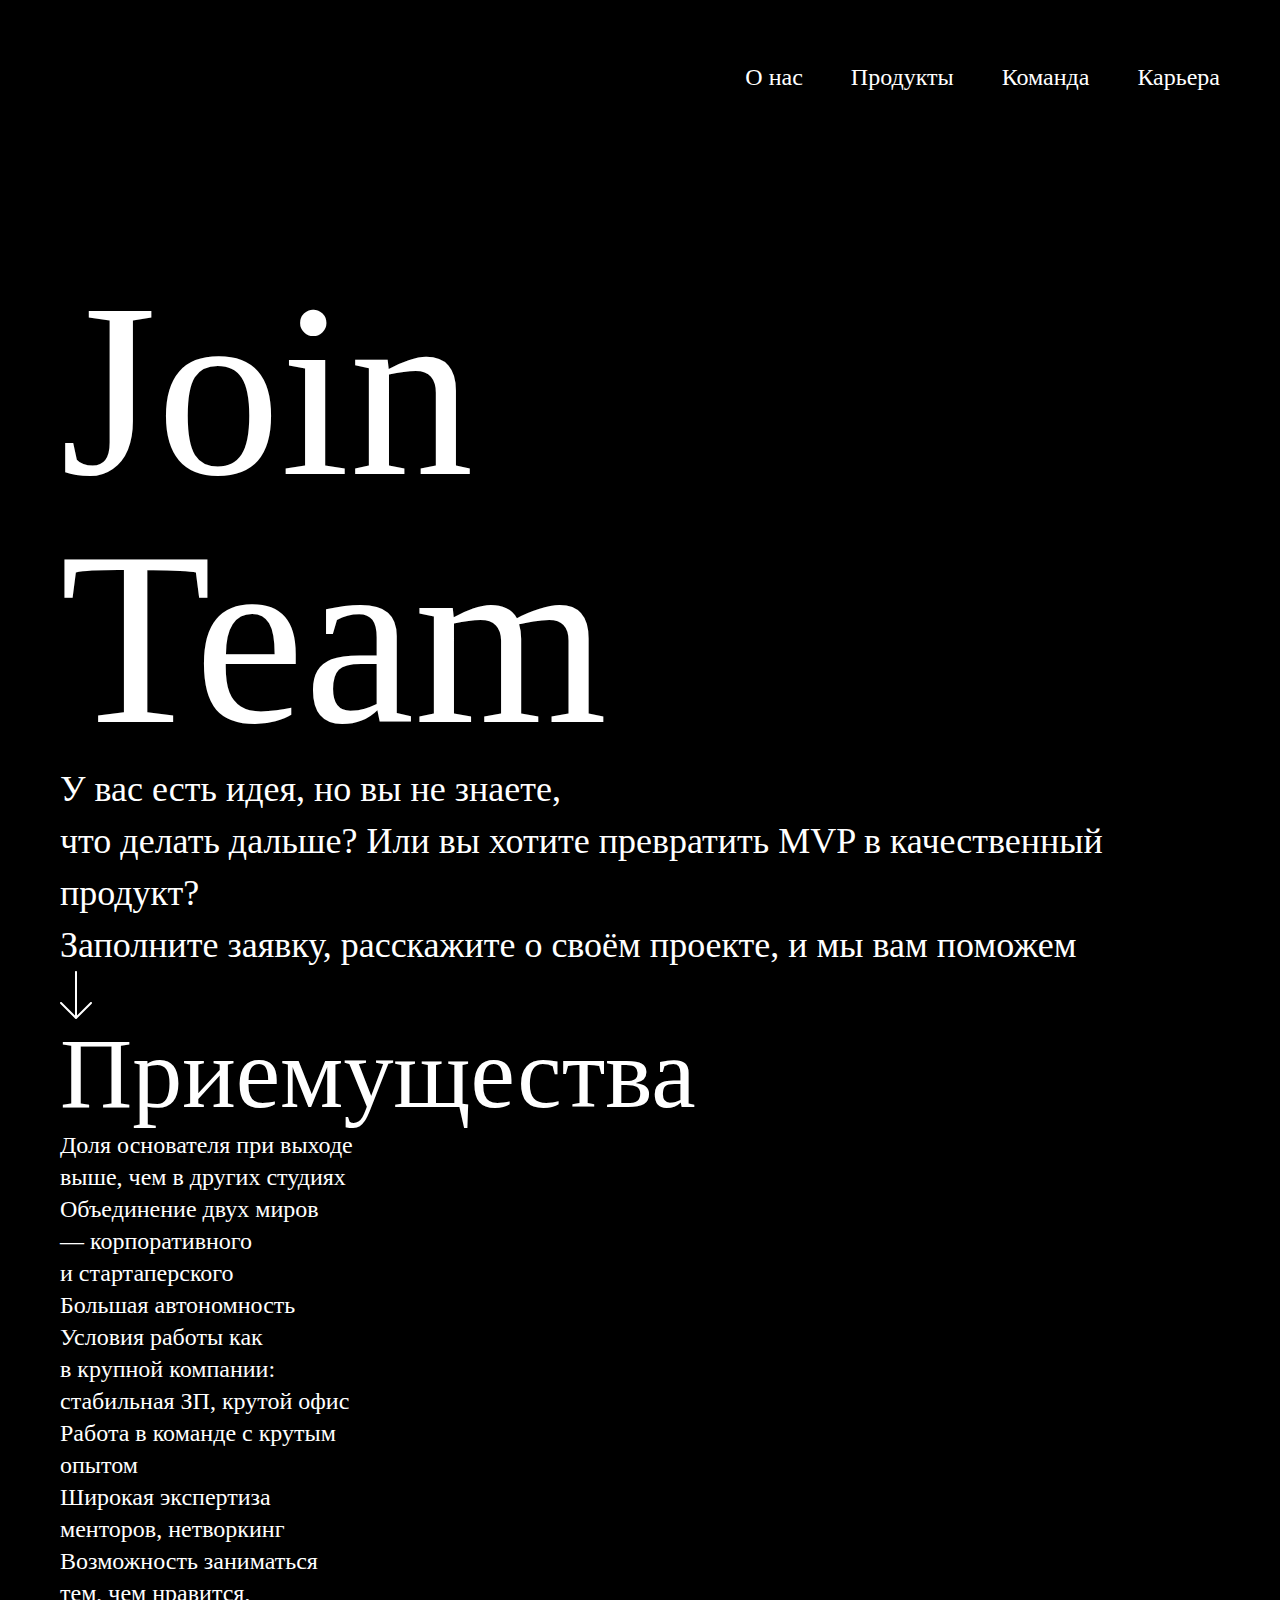
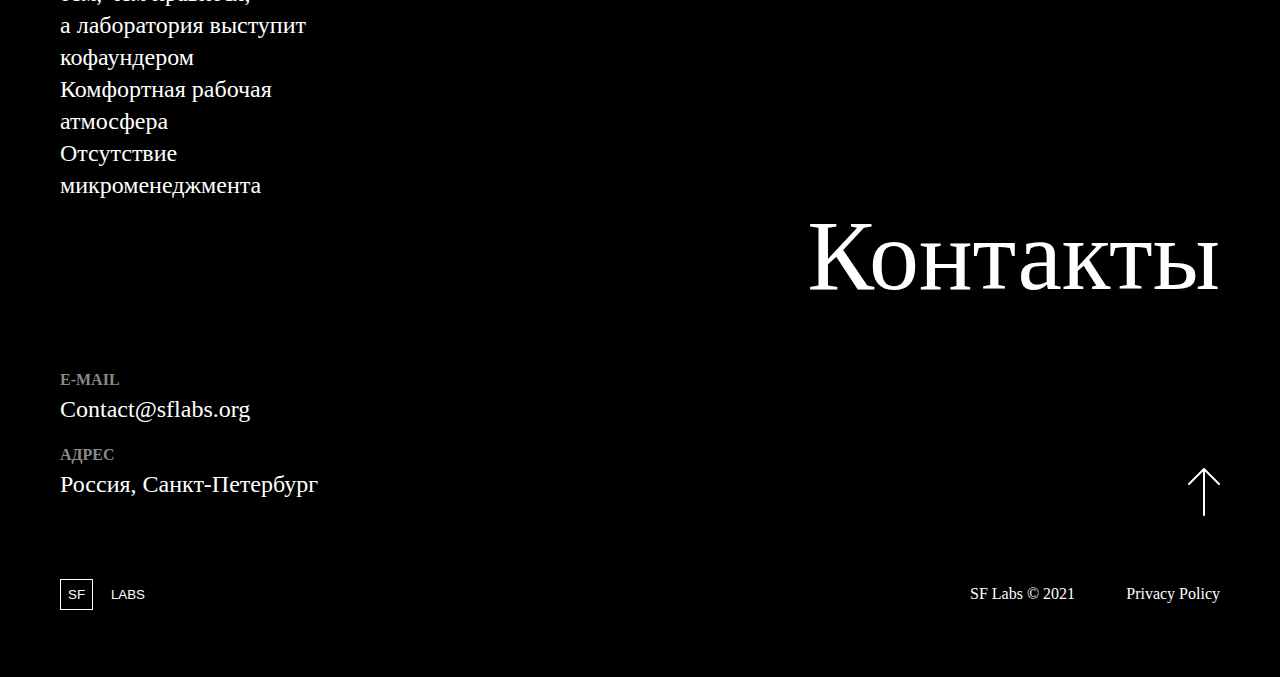
==== form.html @ 53d32202 "Add files via upload" ====
<html lang="ru">
<head>
    <meta charset="utf-8"/>
    <title>Form</title>
    <meta name="viewport" , content="width=device-width, initial-scale=1, maximum-scale=1, user-scalable=no" />
    <link rel="stylesheet" , href="./assets/styles/main.css" />
    <link rel="stylesheet" , href="./assets/styles/colors.css" />
    <link rel="stylesheet" , href="./assets/styles/container.css" />
    <link rel="stylesheet" , href="./assets/styles/fonts.css" />
    <link rel="stylesheet" , href="./assets/styles/header.css" />
    <link rel="stylesheet" , href="./assets/styles/contacts.css" />
    <link rel="stylesheet" , href="./assets/styles/footer.css" />
    <link rel="stylesheet" , href="assets/styles/typography.css" />
    <link rel="stylesheet" , href="assets/styles/form.css" />
</head>
<body>
    <header>
        <a href="top"></a>
        <div class="container -header">
            <nav class="header__nav">
                <a href="./index.html" class="header__link">О нас</a>
                <a href="./index.html#portfolio" class="header__link">Продукты</a>
                <a href="./index.html#team" class="header__link">Команда</a>
                <a href="./join.html" class="header__link">Карьера</a>
            </nav>
            <div class="header__nav-mobile">
                <button onclick="HeaderMenu()" id="menu-btn" class="btn header__menu-btn">
                    <div class="header__menu-btn__top-stick"></div>
                    <div class="header__menu-btn__bottom-stick"></div>
                </button>
                <div id="menu" class="header__menu -hidden">
                    <div class="header__menu-nav">
                        <a href="./index.html" class="header__link">О нас</a>
                        <a href="./index.html#portfolio" class="header__link">Продукты</a>
                        <a href="./index.html#team" class="header__link">Команда</a>
                        <a href="./join.html" class="header__link">Карьера</a>
                    </div>
                    <div class="header__contacts">
                        <p class="header__contact text">E-mail</p>
                        <p class="text">Contact@sflabs.org</p>
                        <p class="header__contact -margin-top text">Адрес</p>
                        <p class="text">Россия, Санкт-Петербург</p>
                    </div>
                </div>
            </div>
        </div>
    </header>
    <section class="preview">
        <div class="container">
            <h2 class="title main-title">
                Join <br>
                Team</h2>
            <div class="preview__info">
                <p class="text preview__text -margin">
                    У вас есть идея, но вы не знаете, <br>
                    что делать дальше?  Или вы хотите
                    превратить MVP в качественный продукт?
                </p>
                <p class="text preview__text">
                    Заполните заявку, расскажите о своём
                    проекте, и мы вам поможем
                </p>
                <div class="arrow preview__arrow"></div>
            </div>
        </div>
    </section>
    <section class="advantages">
        <div class="container">
            <h2 class="title advantages-title">Приемущества</h2>
            <div class="advantages__list">
                <div class="first-column">
                    <p class="text column-text">
                        Доля основателя при выходе <br>
                        выше, чем в других студиях
                    </p>
                    <p class="text column-text">
                        Объединение двух миров <br>
                        — корпоративного <br>
                        и стартаперского
                    </p>
                    <p class="text column-text -noMargin">
                        Большая автономность
                    </p>
                </div>
                <div class="second-column">
                    <p class="text column-text">
                        Условия работы как <br>
                        в крупной компании: <br>
                        стабильная ЗП, крутой офис
                    </p>
                    <p class="text column-text">
                        Работа в команде с крутым <br>
                        опытом
                    </p>
                    <p class="text column-text -noMargin">
                        Широкая экспертиза <br>
                        менторов, нетворкинг
                    </p>
                </div>
                <div class="third-column">
                    <p class="text column-text">
                        Возможность заниматься <br>
                        тем, чем нравится, <br>
                        а лаборатория выступит <br>
                        кофаундером
                    </p>
                    <p class="text column-text">
                        Комфортная рабочая <br>
                        атмосфера
                    </p>
                    <p class="text column-text -noMargin">
                        Отсутствие <br>
                        микроменеджмента
                    </p>
                </div>
            </div>
        </div>
    </section>
    <section class="contacts">
        <div class="container">
            <h2 class="title contacts-title">Контакты</h2>
            <div class="contacts__info">
                <p class="text contacts__subtitle">E-mail</p>
                <p class="text contacts__data">Contact@sflabs.org</p>
                <p class="text contacts__subtitle">Адрес</p>
                <div class="text contacts__data">
                    Россия, Санкт-Петербург
                    <a href="#top" class="arrow contact-arrow"></a>
                </div>
            </div>
        </div>
    </section>
    <footer class="footer">
        <div class="container -footer">
            <button class="btn logo">
                <div class="logo__sf">SF</div>
                LABS
            </button>
            <div class="footer__copyright">
                <p class="text copyright">SF Labs © 2021</p>
                <a class="text copyright-links" href="#">Privacy Policy</a>
            </div>
        </div>
    </footer>
    <script type="text/javascript" src="./assets/scripts/main.js"></script>
</body>
</html>
---- assets/styles/main.css ----
body, html, h1, h2, h3, h4, h5, h6, p, div, img, span, a, button {
    margin: 0;
    padding: 0;
}

html {
    scroll-behavior: smooth;
}

* {
    box-sizing: border-box;
}

body {
    background-color: var(--black);
    color: var(--white);
}

ul {
    list-style-position: inside;
}

a {
    color: var(--white);
    text-decoration: none;
}

.btn {
    border: none;
    background: none;
    color: var(--white);
    cursor: pointer;
}

.arrow {
    background: url("../images/arrow.svg") no-repeat;
    height: 48px;
    width: 32px;
    transition: 1s;
}

.arrow:hover {
    opacity: 0.5;
    transition: 1s;
}

@media screen and (max-width: 950px) {
    .arrow {
        background-size: 15px;
        width: 15px;
        height: 22.5px;
    }
}
---- assets/styles/colors.css ----
:root {
    --black: black;
    --white: white;
    --gray: #8A8A8A;
    --pink: #C626E0;
    --gradient: linear-gradient(90deg, #FF0642 5.17%, #C626E0 92.24%);
}
---- assets/styles/container.css ----
.container {
    margin: 0 auto;
    width: 1160px;
}

.container.-header {
    margin: 64px auto 175px auto;
}

.container.-footer {
    display: flex;
    justify-content: space-between;
    align-items: center;
}

.container.-headlines {
    margin-bottom: 264px;
}

@media screen and (max-width: 1226px) {
    .container {
        width: calc(100% - 48px);
    }
}

@media screen and (max-width: 950px) {
    .container.-footer {
        flex-direction: column;
        align-items: flex-start;
    }

    .container.-headlines {
        margin-bottom: 120px;
    }

    .container.-header {
        width: calc(100% - 48px);
        margin: 40px auto 105px auto;
    }
}
---- assets/styles/fonts.css ----
@font-face {
	font-family: "Poppins";
	src: url("../fonts/Poppins-Medium.ttf");
}

@font-face {
	font-family: "Poppins-text";
	src: url("../fonts/Poppins-ExtraLight.ttf");
}

@font-face {
	font-family: "Montserrat";
	src: url("../fonts/Montserrat-Medium.ttf");
}
---- assets/styles/header.css ----
.header__nav {
    display: flex;
    justify-content: flex-end;
}

.header__nav-mobile {
    display: none;
}

.header__menu.-hidden {
    display: none;
}

.header__menu-btn {
    display: none;
}

.header__link {
    border-bottom: 1.5px solid transparent;
    transition: 0.5s;
    margin: 0 0 0 48px;
}

.header__link.-active {
    color: var(--gray);
}

.header__link:hover {
    transition: 1s;
    border-bottom: 1px solid var(--white);
}

@media screen and (max-width: 950px) {
    .header__nav {
        display: none;
    }

    .header__nav-mobile {
        display: flex;
        justify-content: space-between;
        align-items: center;
        position: relative;
    }

    .header__menu {
        position: absolute;
        top: 36px;
        height: calc(100vh - 74px);
        width: calc(100vw - 24px);
        background: var(--black);
        display: flex;
        flex-direction: column;
        justify-content: space-between;
        padding: 0 0 36px 0;
        z-index: 10;
    }

    .header__menu-btn {
        width: 24px;
        height: 8px;
        display: block;
        position: relative;
    }

    .header__menu-btn__top-stick {
        content: "";
        width: 24px;
        height: 2px;
        background-color: var(--white);
        position: absolute;
        top: 0px;
        left: 0px;
        transition: 1s;
    }

    .header__menu-btn__bottom-stick {
        content: "";
        width: 14px;
        height: 2px;
        background-color: var(--white);
        position: absolute;
        bottom: 0px;
        left: 0px;
        transition: 1s;
    }

    .header__menu-btn.-active {
        margin: 0 0 0 auto;
    }

    .header__menu-btn.-active > .header__menu-btn__top-stick {
        content: "";
        transform: rotate(45deg);
        width: 24px;
        right: 0px;
        top: 50%;
        transition: 1s;
    }

    .header__menu-btn.-active > .header__menu-btn__bottom-stick {
        content: "";
        transform: rotate(-45deg);
        width: 24px;
        top: 50%;
        transition: 1s;
    }

    .header__menu-nav {
        width: 200px;
        margin: 100px 0 0 0;
        display: flex;
        flex-direction: column;
        align-items: flex-start;
        justify-content: space-between;
    }

    .header__link {
        margin: 0 0 40px 0;
    }

    .header__contacts {
        width: 200px;
    }

    .header__contact {
        color: var(--gray);
    }

    .header__contact.-margin-top {
        margin: 16px 0 0 0;
    }
}

@media screen and (max-height: 615px) {
    .header__menu-nav {
        margin: 40px 0 0 0;
    }
}
---- assets/styles/contacts.css ----
.contacts {
    margin-bottom: 77px;
}

.contacts-title {
    text-align: right;
    margin-bottom: 60px;
}

.contacts__subtitle {
    color: var(--gray);
    margin-bottom: 4px;
}

.contacts__data {
    margin-bottom: 21px;
    position: relative;
}

.contact-arrow {
    position: absolute;
    right: 0px;
    top: 0px;
    transform: rotate(180deg);
}

@media screen and (max-width: 950px) {
    .contact-arrow {
        display: none;
    }

    .contacts {
        margin-bottom: 40px;
    }
}
---- assets/styles/footer.css ----
.footer {
    margin-bottom: 66px;
}

.logo {
    width: 85px;
    height: 34px;
    display: flex;
    align-items: center;
    justify-content: space-between;
}

.logo__sf {
    border: 1.5px solid var(--white);
    padding: 7px;
}

.footer__copyright {
    display: flex;
    width: 250px;
    justify-content: space-between;
}

@media screen and (max-width: 950px) {
    .footer {
        margin-bottom: 40px;
    }

    .footer__copyright {
        margin-top: 40px;
        width: 100%;        
    }

    .footer__copyright, .copyright-links {
        color: var(--gray);
    }
}
---- assets/styles/typography.css ----
.header__link {
    font-family: "Manrope";
    font-size: 24px;
    font-weight: 500;
}

.header__contacts {
    font-size: 16px;
    font-weight: 300;
    line-height: 20px;
}

.header__contact {
    font-size: 12px;
    font-weight: 500;
    line-height: 12px;
}

.title {
    font-family: "Manrope";
}

.text {
    font-family: "Manrope-text";
}

.main-title {
    font-size: 248px;
    font-style: normal;
    font-weight: 400;
    line-height: 248px;
}

.hero__mission::before {
    font-family: "Manrope";
    position: absolute;
    font-size: 20px;
    font-style: normal;
    font-weight: 500;
    line-height: 20px;
    letter-spacing: 0em;
}

.mission {
    font-size: 40px;
    line-height: 52px;
}

.preview__text {
    font-size: 36px;
    line-height: 52px;
}

.zinger {
    font-size: 36px;
    line-height: 44px;
}

.portfolio-title, .team-title, .contacts-title {
    font-size: 100px;
    font-weight: 400;
    line-height: 110px;
}

.masks-title, .cat-title {
    font-family: "Montserrat";
    font-size: 40px;
    font-style: normal;
    font-weight: 700;
    letter-spacing: 0px;
    text-align: left;
}

.team-subtitle::before, .experts-subtitle::before {
    font-size: 20px;
    line-height: 20px;
    font-weight: 500;
    font-style: normal;
}

.team-subtitle, .experts-subtitle {
    font-size: 48px;
    line-height: 56px;
    font-weight: 400;
}

.team-btn {
    font-family: 'Manrope';
    font-size: 24px;
    line-height: 32px;
    font-weight: 600;
}

.masks, .cat, .vk, .experts, .team__people-link, .contacts__data, .office, .column-text {
    font-size: 24px;
    font-weight: 300;
    line-height: 32px;
}

.team__people-link {
    font-weight: bold;
}

.contacts__subtitle {
    text-transform: uppercase;
    font-weight: bolder;
}

.headline-subtitle {
    font-family: 'Manrope-text';
    font-size: 36px;
    font-weight: 400;
    line-height: 36px;
}

.headline-span {
    color: var(--gray);
    font-size: 20px;
    font-weight: bold;
}

.list__link {
    font-family: "Manrope";
    font-size: 28px;
    font-weight: 300;
    line-height: 28px;
}

.tag {
    font-family: 'Manrope';
    font-size: 20px;
    font-weight: 300;
    line-height: 20px;
}

.headOfDesign-title {
    font-size: 80px;
    font-style: normal;
    font-weight: 400;
    line-height: 80px;
}

.join-btn {
    font-family: 'Manrope';
    font-size: 24px;
    font-weight: 500;
    line-height: 32px;
}

.preface {
    font-size: 20px;
    font-weight: 300;
    line-height: 32px;
}

.paragraphs-title {
    font-size: 36px;
    font-weight: 300;
    line-height: 36px;
}

.paragraphs-text {
    font-size: 20px;
    font-weight: 300;
    line-height: 20px;
}

.advantages-title {
    font-size: 100px;
    font-style: normal;
    font-weight: 400;
    line-height: 110px;
}

@media screen and (max-width: 950px) {

    .main-title {
        font-size: 88px;
        font-weight: 400;
        line-height: 90px;
    }

    .hero__mission::before {
        font-size: 12px;
        line-height: 12px;
    }

    .mission {
        font-size: 24px;
        line-height: 32px;
    }

    .zinger {
        font-size: 20px;
        line-height: 28px;
    }

    .experts-subtitle, .team-subtitle, .headline-subtitle {
        font-size: 20px;
        line-height: 20px;
    }

    .vk, .masks, .cat, .experts, .team__people-link, .contacts__data, .office, .join-btn {
        font-size: 16px;
        line-height: 20px;
    }

    .portfolio-title, .team-title, .contacts-title {
        font-size: 44px;
        line-height: 52px;
    }

    .masks-title, .cat-title {
        font-size: 24px;
        line-height: 32px;
    }

    .team-subtitle::before, .experts-subtitle::before, .headline-span {
        font-size: 12px;
        font-weight: 500;
        line-height: 14px;
    }

    .footer__copyright, .contacts__subtitle {
        font-size: 12px;
        font-style: normal;
        font-weight: 500;
        line-height: 16px;
    }

    .contacts__subtitle {
        font-size: 12px;
        line-height: 12px;
    }
    
    .list__link {
        font-size: 20px;
        line-height: 30px;
    }
    
    .tag {
        font-weight: 300;
        font-size: 12px;
        line-height: 16px;
    }

    .headOfDesign-title, .header__link {
        font-size: 40px;
        line-height: 40px;
    }

    .paragraphs-title {
        font-size: 24px;
        font-weight: 400;
        line-height: 24px;
    }

    .paragraphs-text {
        font-size: 16px;
        font-weight: 300;
        line-height: 22px;
    }

    .preview__text {
        font-size: 22px;
        line-height: 32px;
    }
}

@media screen and (max-width: 500px) {
    .team-title {
        font-size: 32px;
        line-height: 40px;
    }
}
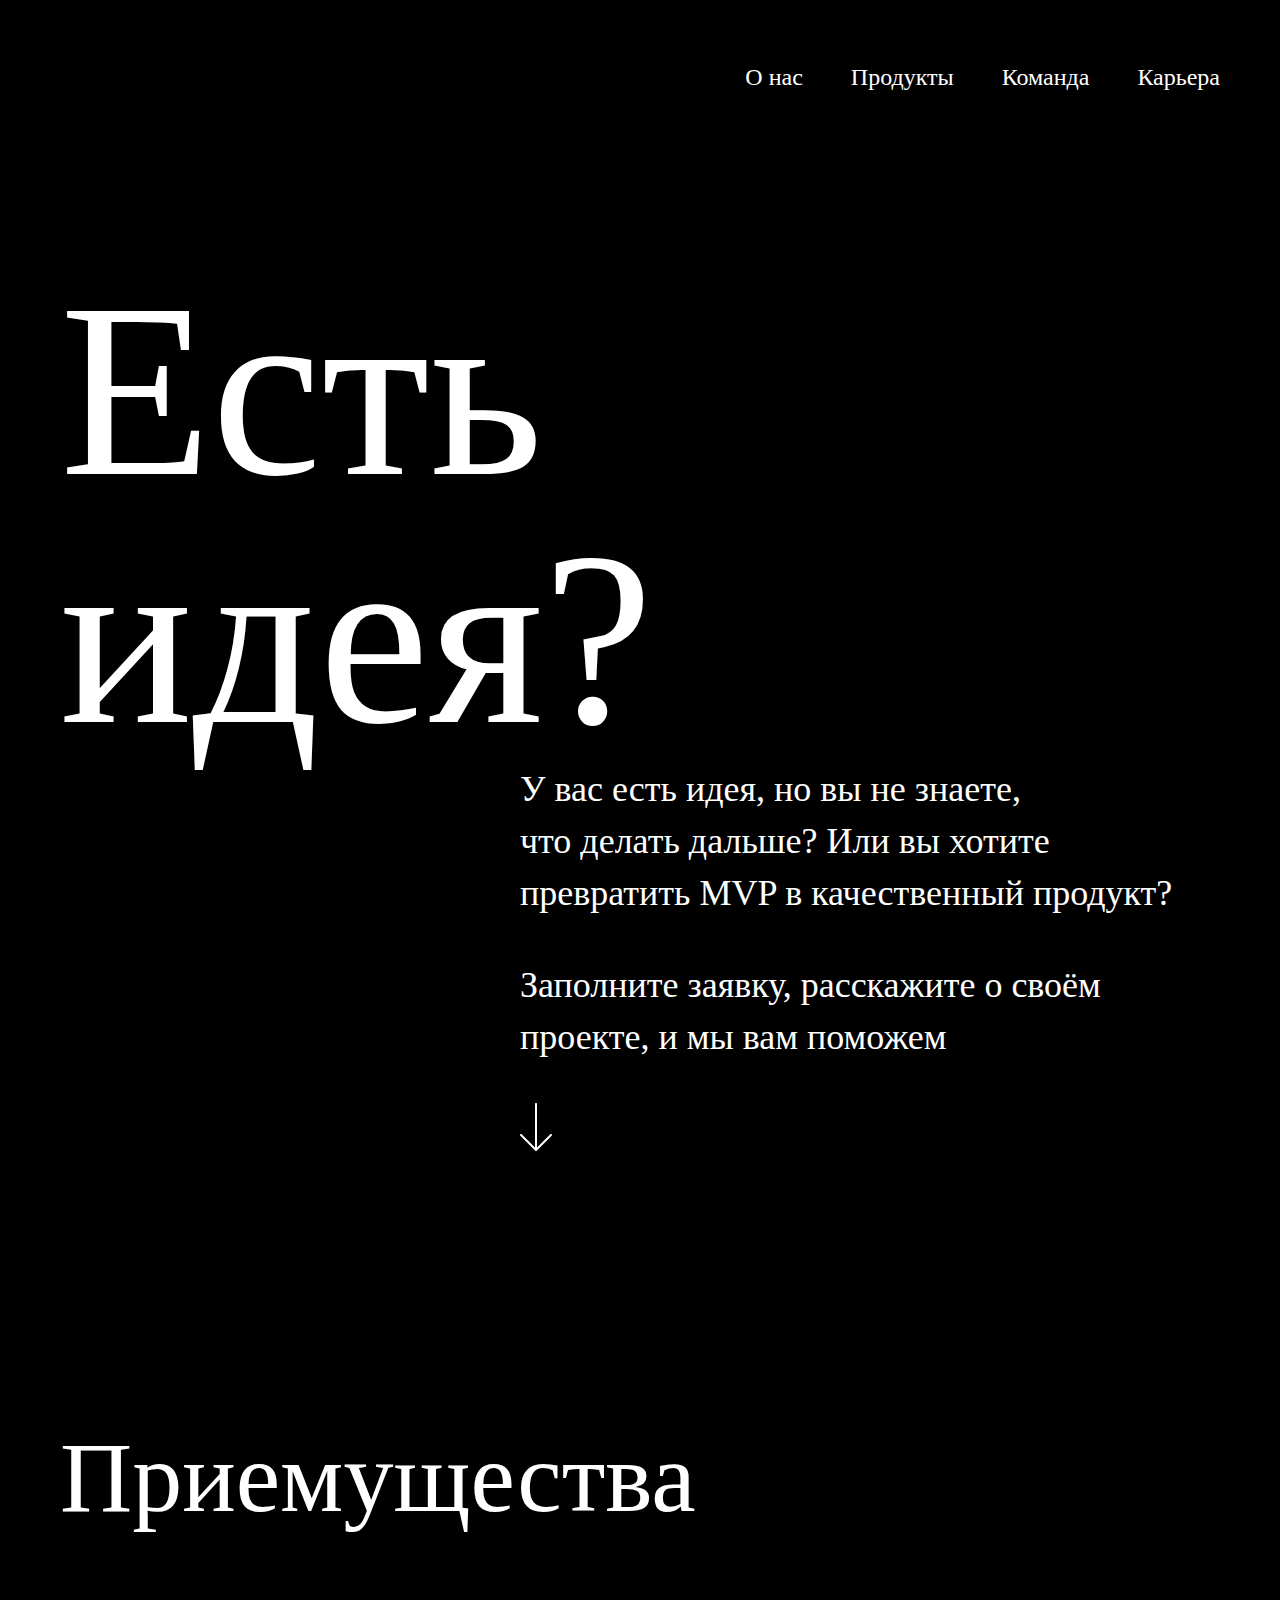
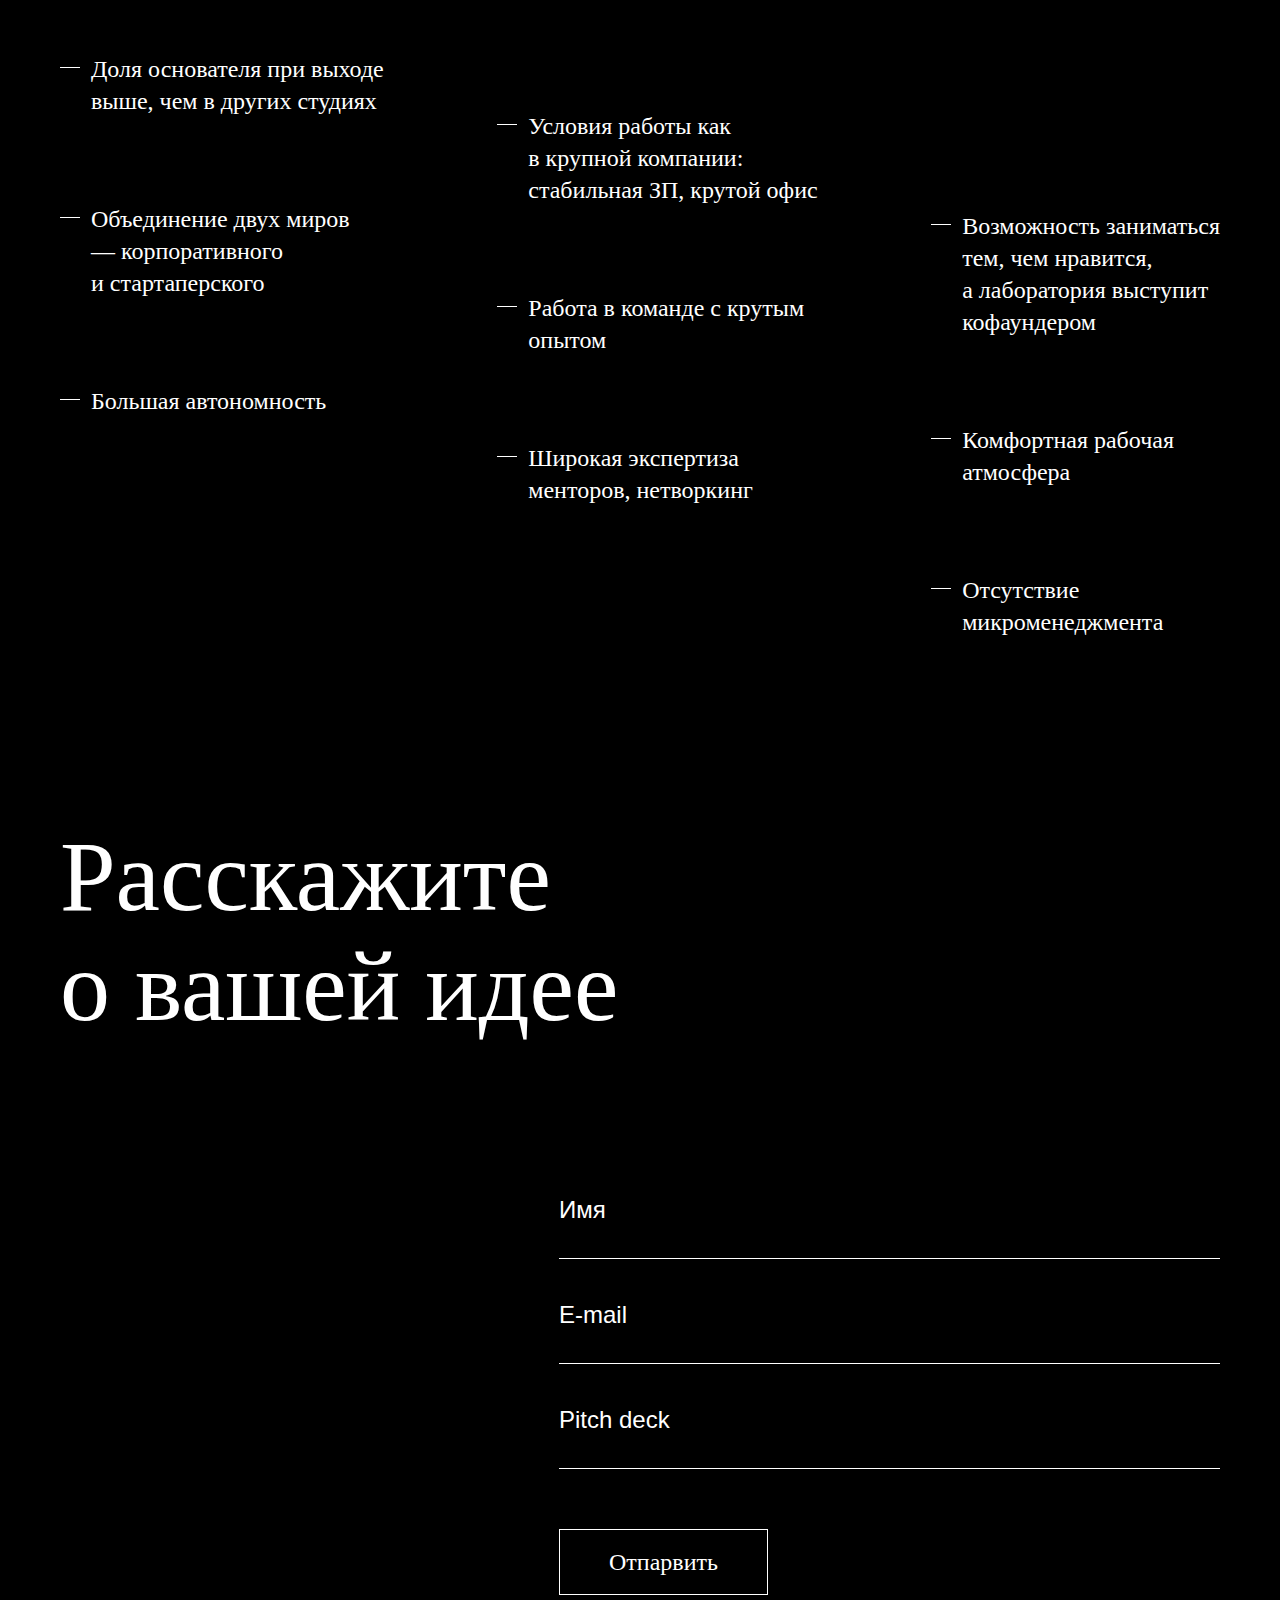
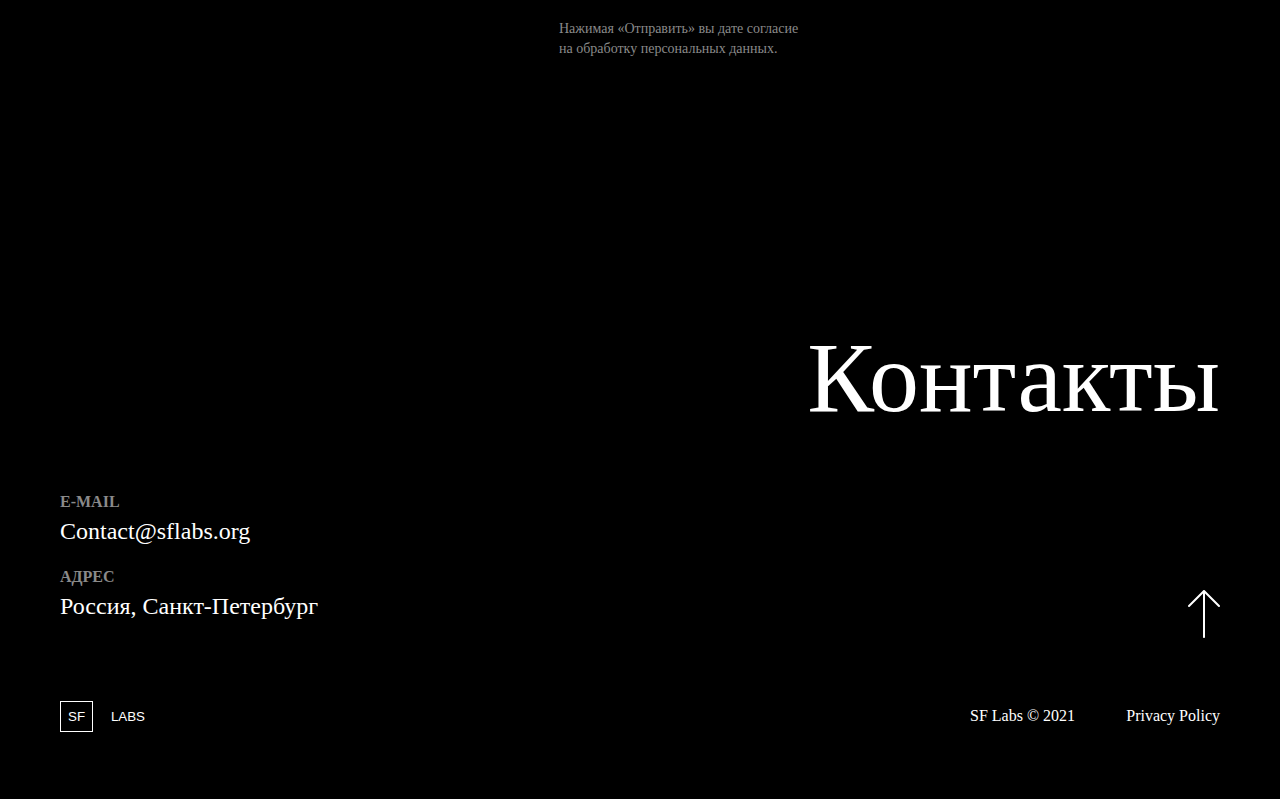
==== commit d55eb51a: "Add files via upload" ====
--- a/form.html
+++ b/form.html
@@ -48,8 +48,9 @@
     <section class="preview">
         <div class="container">
             <h2 class="title main-title">
-                Join <br>
-                Team</h2>
+                Есть <br>
+                идея?
+            </h2>
             <div class="preview__info">
                 <p class="text preview__text -margin">
                     У вас есть идея, но вы не знаете, <br>
@@ -116,6 +117,24 @@
             </div>
         </div>
     </section>
+    <section class="idea">
+        <div class="container">
+            <h2 class="title idea-title">
+                Расскажите <br>
+                о вашей идее
+            </h2>
+            <form class="idea__form">
+                <input class="idea__input" type="text" placeholder="Имя"></input>
+                <input class="idea__input" type="email" placeholder="E-mail"></input>
+                <input class="idea__input -margin" type="text" placeholder="Pitch deck"></input>
+                <button class="btn idea__submit" type="button">Отпарвить</button>
+                <p class="text idea-text">
+                    Нажимая «Отправить» вы дате согласие <br>
+                    на обработку персональных данных.
+                </p>
+            </form>
+        </div>
+    </section>
     <section class="contacts">
         <div class="container">
             <h2 class="title contacts-title">Контакты</h2>
@@ -143,5 +162,6 @@
         </div>
     </footer>
     <script type="text/javascript" src="./assets/scripts/main.js"></script>
+    <script type="text/javascript" src="./assets/scripts/form.js"></script>
 </body>
 </html>--- a/assets/styles/header.css
+++ b/assets/styles/header.css
@@ -46,7 +46,7 @@
         position: absolute;
         top: 36px;
         height: calc(100vh - 74px);
-        width: calc(100vw - 24px);
+        width: calc(100vw - 48px);
         background: var(--black);
         display: flex;
         flex-direction: column;
--- a/assets/styles/typography.css
+++ b/assets/styles/typography.css
@@ -56,7 +56,7 @@
     line-height: 44px;
 }
 
-.portfolio-title, .team-title, .contacts-title {
+.portfolio-title, .team-title, .contacts-title, .idea-title {
     font-size: 100px;
     font-weight: 400;
     line-height: 110px;
@@ -140,8 +140,8 @@
     line-height: 80px;
 }
 
-.join-btn {
-    font-family: 'Manrope';
+.join-btn, .idea__submit {
+    font-family: "Manrope";
     font-size: 24px;
     font-weight: 500;
     line-height: 32px;
@@ -170,6 +170,18 @@
     font-style: normal;
     font-weight: 400;
     line-height: 110px;
+}
+
+.idea__input {
+    font-size: 24px;
+    font-weight: 400;
+    line-height: 32px;
+}
+
+.idea-text {
+    font-size: 14px;
+    font-weight: 300;
+    line-height: 20px;
 }
 
 @media screen and (max-width: 950px) {
@@ -200,12 +212,12 @@
         line-height: 20px;
     }
 
-    .vk, .masks, .cat, .experts, .team__people-link, .contacts__data, .office, .join-btn {
+    .vk, .masks, .cat, .experts, .team__people-link, .contacts__data, .office, .join-btn, .idea__submit {
         font-size: 16px;
         line-height: 20px;
     }
 
-    .portfolio-title, .team-title, .contacts-title {
+    .portfolio-title, .team-title, .contacts-title, .idea-title {
         font-size: 44px;
         line-height: 52px;
     }
@@ -228,7 +240,7 @@
         line-height: 16px;
     }
 
-    .contacts__subtitle {
+    .contacts__subtitle, .idea-text {
         font-size: 12px;
         line-height: 12px;
     }
@@ -265,6 +277,12 @@
         font-size: 22px;
         line-height: 32px;
     }
+
+    .idea__input {
+        font-size: 20px;
+        font-weight: 300;
+        line-height: 32px;
+    }
 }
 
 @media screen and (max-width: 500px) {
--- a/assets/styles/form.css
+++ b/assets/styles/form.css
@@ -0,0 +1,123 @@
+.preview__info {
+    max-width: 700px;
+    margin: 0 0 272px auto;
+}
+
+.preview__text {
+    display: inline-block;
+    margin-bottom: 40px;
+}
+
+.advantages__list {
+    display: flex;
+    justify-content: space-between;
+    margin: 0 0 184px 0;
+}
+
+.first-column {
+    margin: 120px 0 0 0;
+}
+
+.second-column {
+    margin: 177px 0 0 0;
+}
+
+.third-column {
+    margin: 277px 0 0 0;
+}
+
+.column-text::before {
+    content:"";
+    width: 20px;
+    height: 1px;
+    background-color: var(--white);
+    position: absolute;
+    left: -31px;
+    top: 14px;
+}
+
+.column-text {
+    position: relative;
+    margin: 0 0 86px 31px;
+}
+
+.column-text.-noMargin {
+    margin: 0 0 0 31px;
+}
+
+.idea {
+    margin-bottom: 264px;
+}
+
+.idea-title {
+    margin: 0 0 152px 0;
+}
+
+.idea__form {
+    width: 661px;
+    margin: 0 0 0 auto;
+}
+
+.idea__input {
+    width: 100%;
+    color: var(--white);
+    background-color: var(--black);
+    border: none;
+    border-bottom: 1px solid var(--white);
+    padding: 0 0 32px 0;
+    outline: none;
+    margin: 0 0 40px 0;
+}
+
+.idea__input.-margin {
+    margin: 0 0 60px 0;
+}
+
+.idea__input::placeholder {
+    color: var(--white);
+}
+
+.idea__submit.-empty {
+    color: red;
+}
+
+.idea__submit {
+    padding: 16px 49px;
+    margin: 0 0 24px 0;
+    border: 1px solid var(--white);
+}
+
+.idea-text {
+    color: var(--gray);
+}
+
+@media screen and (max-width: 1085px) {
+    .advantages-title, .advantages__list {
+        display: none;
+    }
+}
+
+@media screen and (max-width: 950px) {
+    .preview__info {
+        max-width: 450px;
+        margin: 0 0 120px auto;
+    }
+
+    .idea {
+        margin: 0 0 120px 0;
+    }
+
+    .idea-title {
+        margin: 0 0 60px 0;
+    }
+
+    .idea__submit {
+        padding: 16px 35px;
+    }
+}
+
+@media screen and (max-width: 661px) {
+    .idea__form {
+        width: 100%;
+    }
+}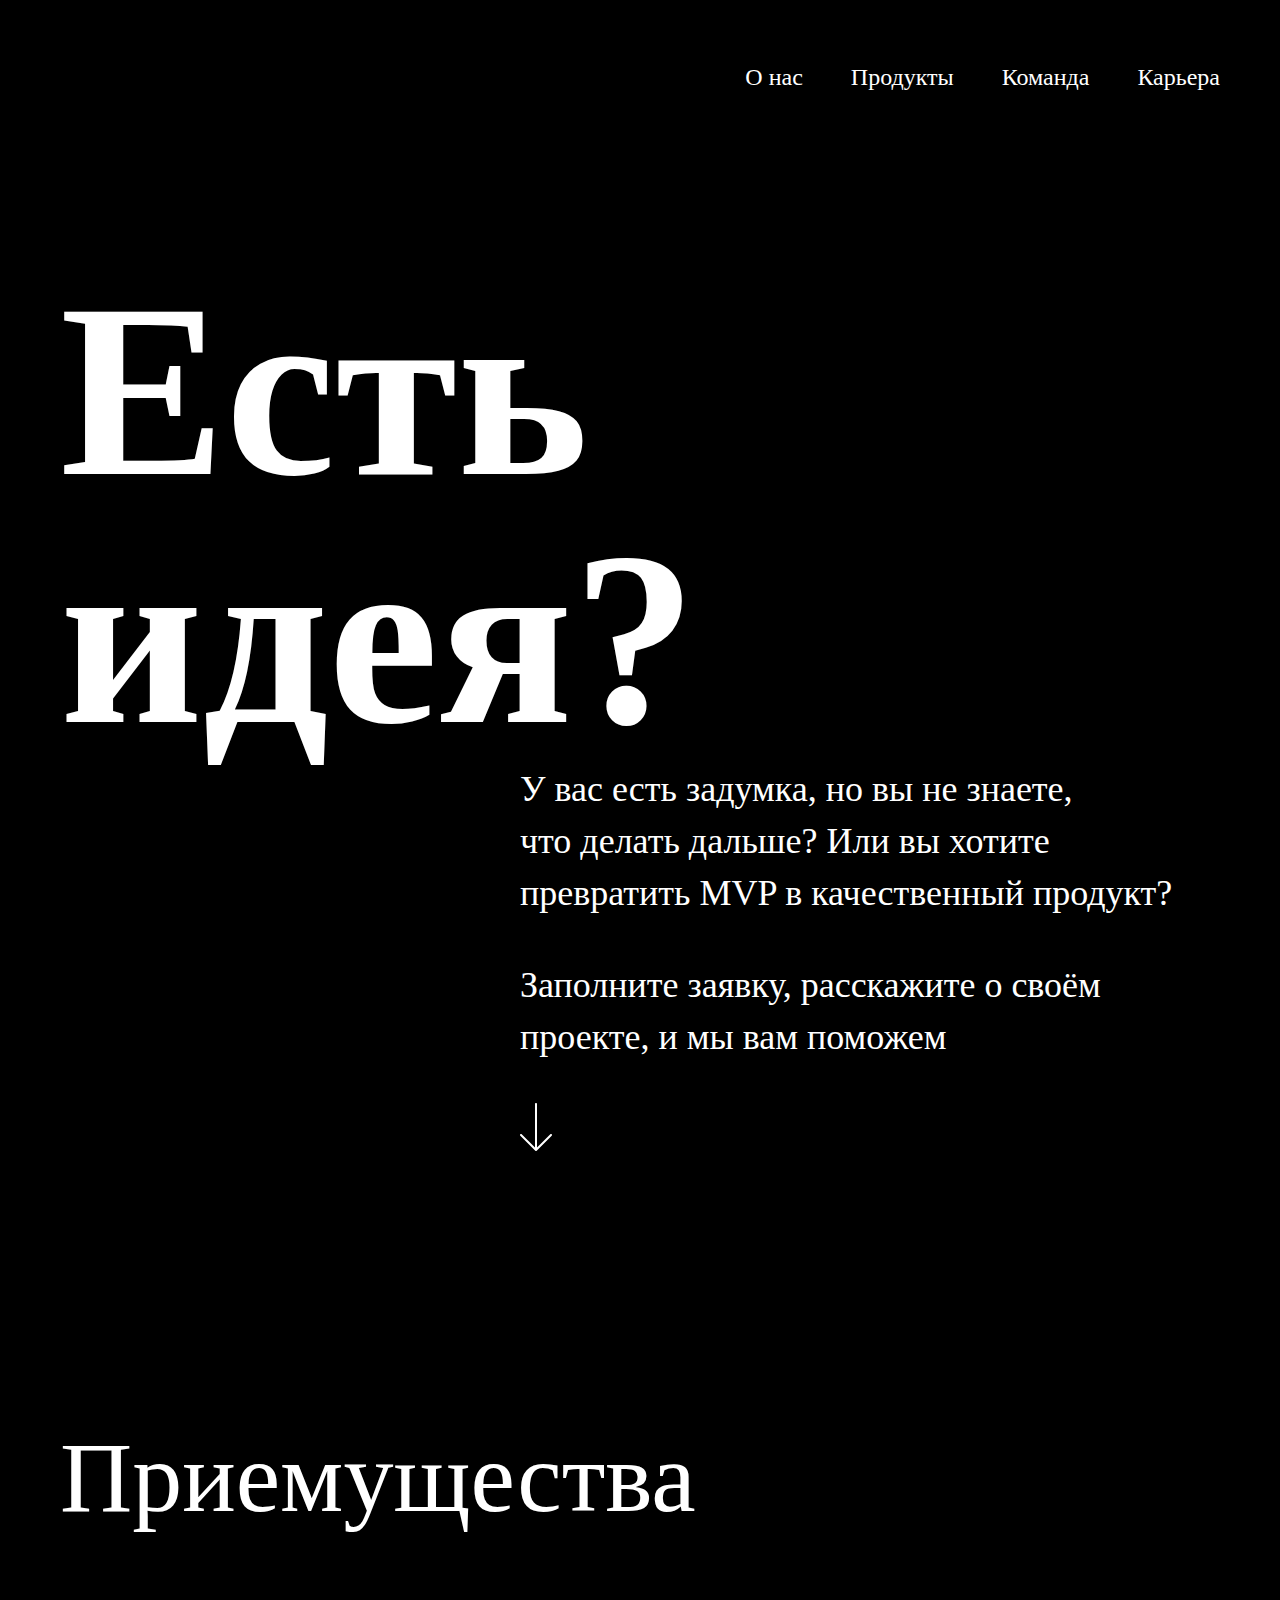
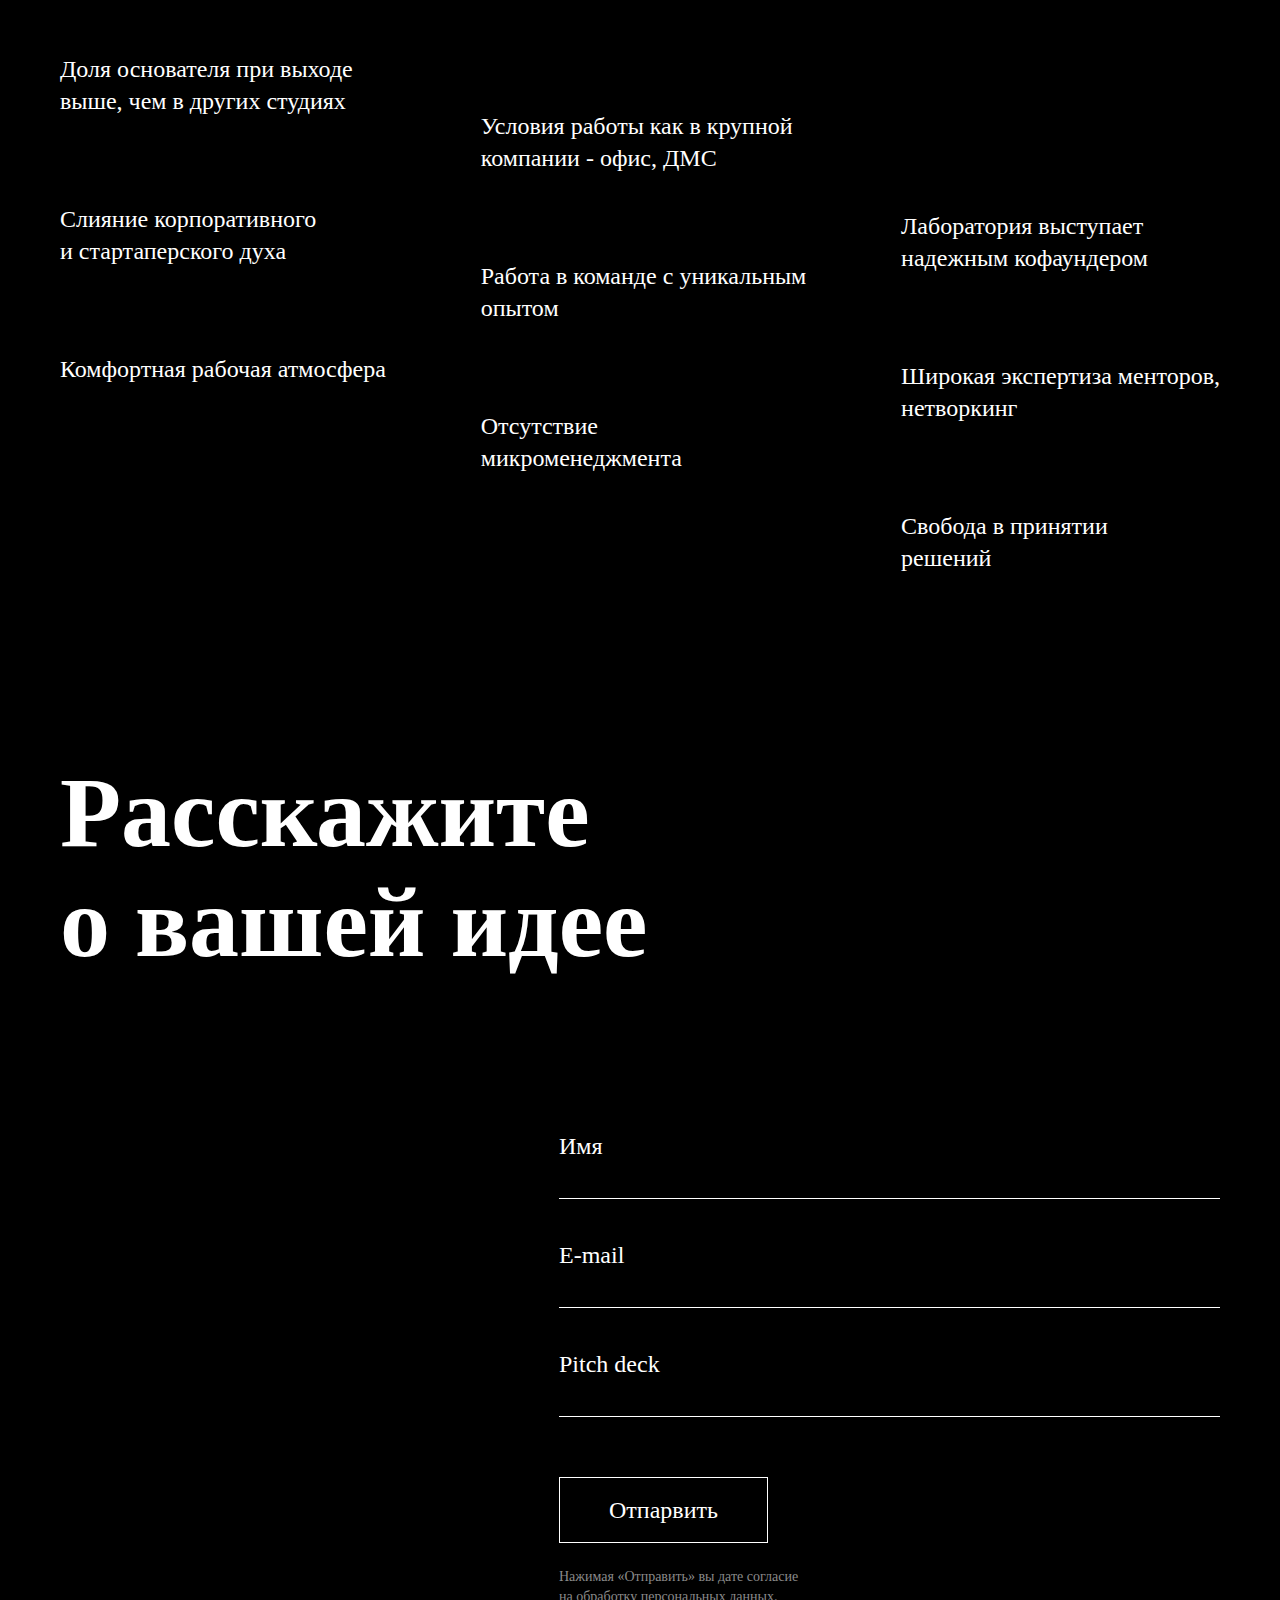
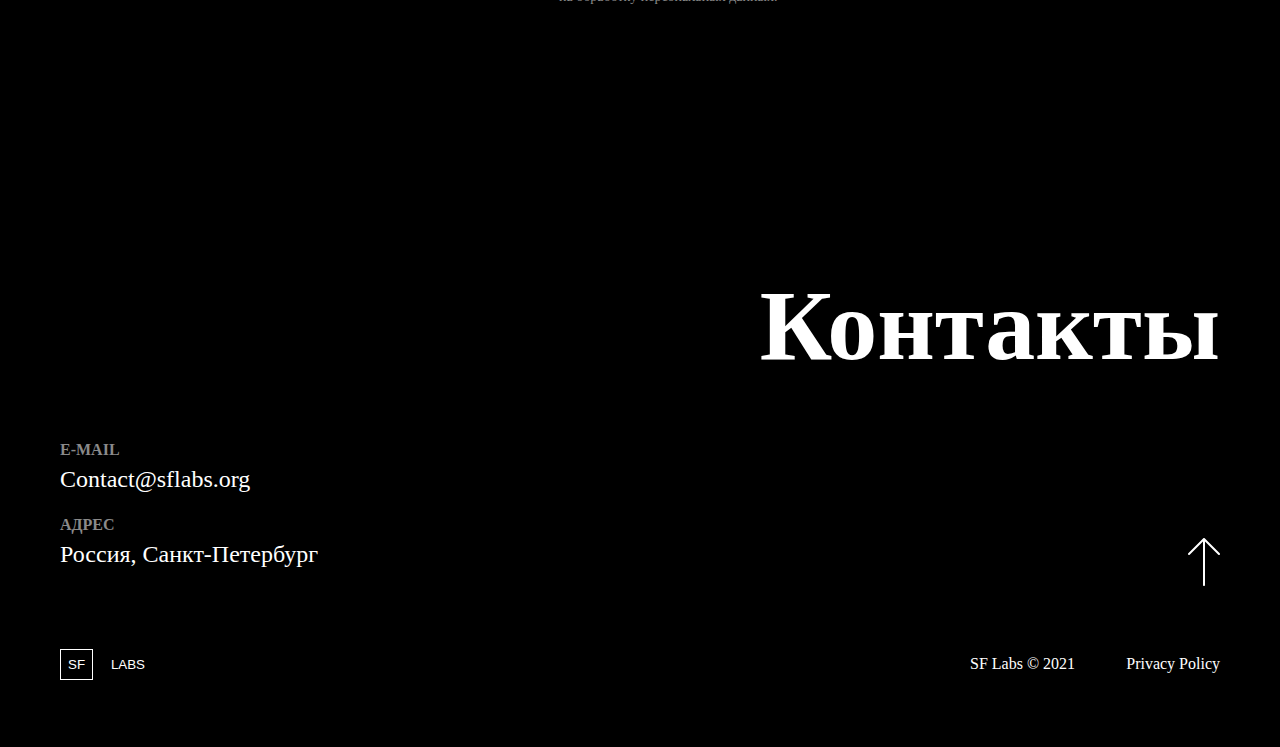
==== commit 13c4ccca: "Add files via upload" ====
--- a/form.html
+++ b/form.html
@@ -53,8 +53,8 @@
             </h2>
             <div class="preview__info">
                 <p class="text preview__text -margin">
-                    У вас есть идея, но вы не знаете, <br>
-                    что делать дальше?  Или вы хотите
+                    У вас есть задумка, но вы не знаете, <br>
+                    что делать дальше?  Или вы хотите <br>
                     превратить MVP в качественный продукт?
                 </p>
                 <p class="text preview__text">
@@ -75,43 +75,39 @@
                         выше, чем в других студиях
                     </p>
                     <p class="text column-text">
-                        Объединение двух миров <br>
-                        — корпоративного <br>
-                        и стартаперского
+                        Слияние корпоративного <br>
+                        и стартаперского духа
                     </p>
                     <p class="text column-text -noMargin">
-                        Большая автономность
+                        Комфортная рабочая атмосфера
                     </p>
                 </div>
                 <div class="second-column">
                     <p class="text column-text">
-                        Условия работы как <br>
-                        в крупной компании: <br>
-                        стабильная ЗП, крутой офис
+                        Условия работы как в крупной <br>
+                        компании - офис, ДМС
                     </p>
                     <p class="text column-text">
-                        Работа в команде с крутым <br>
+                        Работа в команде с уникальным <br>
                         опытом
                     </p>
                     <p class="text column-text -noMargin">
-                        Широкая экспертиза <br>
-                        менторов, нетворкинг
+                        Отсутствие <br>
+                        микроменеджмента
                     </p>
                 </div>
                 <div class="third-column">
                     <p class="text column-text">
-                        Возможность заниматься <br>
-                        тем, чем нравится, <br>
-                        а лаборатория выступит <br>
-                        кофаундером
+                        Лаборатория выступает <br>
+                        надежным кофаундером
                     </p>
                     <p class="text column-text">
-                        Комфортная рабочая <br>
-                        атмосфера
+                        Широкая экспертиза менторов, <br>
+                        нетворкинг
                     </p>
                     <p class="text column-text -noMargin">
-                        Отсутствие <br>
-                        микроменеджмента
+                        Свобода в принятии <br>
+                        решений
                     </p>
                 </div>
             </div>
@@ -124,9 +120,12 @@
                 о вашей идее
             </h2>
             <form class="idea__form">
-                <input class="idea__input" type="text" placeholder="Имя"></input>
-                <input class="idea__input" type="email" placeholder="E-mail"></input>
-                <input class="idea__input -margin" type="text" placeholder="Pitch deck"></input>
+                <p class="text idea__place-name">Имя</p>
+                <input class="idea__input" type="text"></input>
+                <p class="text idea__place-name">E-mail</p>
+                <input class="idea__input" type="email"></input>
+                <p class="text idea__place-name">Pitch deck</p>
+                <input class="idea__input -margin" type="text"></input>
                 <button class="btn idea__submit" type="button">Отпарвить</button>
                 <p class="text idea-text">
                     Нажимая «Отправить» вы дате согласие <br>
--- a/assets/styles/container.css
+++ b/assets/styles/container.css
@@ -1,10 +1,6 @@
 .container {
     margin: 0 auto;
     width: 1160px;
-}
-
-.container.-header {
-    margin: 64px auto 175px auto;
 }
 
 .container.-footer {
@@ -32,9 +28,4 @@
     .container.-headlines {
         margin-bottom: 120px;
     }
-
-    .container.-header {
-        width: calc(100% - 48px);
-        margin: 40px auto 105px auto;
-    }
 }--- a/assets/styles/header.css
+++ b/assets/styles/header.css
@@ -1,3 +1,7 @@
+header {
+    margin: 64px 0 175px 0;
+}
+
 .header__nav {
     display: flex;
     justify-content: flex-end;
@@ -31,6 +35,12 @@
 }
 
 @media screen and (max-width: 950px) {
+
+    header {
+        width: calc(100% - 48px);
+        margin: 37px 0 118px 0;
+    }
+
     .header__nav {
         display: none;
     }
@@ -44,14 +54,14 @@
 
     .header__menu {
         position: absolute;
-        top: 36px;
-        height: calc(100vh - 74px);
-        width: calc(100vw - 48px);
+        top: 15px;
+        height: calc(100vh - 45px);
+        width: calc(100vw - 24px);
         background: var(--black);
         display: flex;
         flex-direction: column;
         justify-content: space-between;
-        padding: 0 0 36px 0;
+        padding: 0 0 40px 0;
         z-index: 10;
     }
 
@@ -82,10 +92,6 @@
         bottom: 0px;
         left: 0px;
         transition: 1s;
-    }
-
-    .header__menu-btn.-active {
-        margin: 0 0 0 auto;
     }
 
     .header__menu-btn.-active > .header__menu-btn__top-stick {
--- a/assets/styles/typography.css
+++ b/assets/styles/typography.css
@@ -18,6 +18,8 @@
 
 .title {
     font-family: "Manrope";
+    font-weight: 600;
+    font-style: normal;
 }
 
 .text {
@@ -27,7 +29,6 @@
 .main-title {
     font-size: 248px;
     font-style: normal;
-    font-weight: 400;
     line-height: 248px;
 }
 
@@ -58,7 +59,6 @@
 
 .portfolio-title, .team-title, .contacts-title, .idea-title {
     font-size: 100px;
-    font-weight: 400;
     line-height: 110px;
 }
 
@@ -136,7 +136,6 @@
 .headOfDesign-title {
     font-size: 80px;
     font-style: normal;
-    font-weight: 400;
     line-height: 80px;
 }
 
@@ -172,10 +171,16 @@
     line-height: 110px;
 }
 
-.idea__input {
-    font-size: 24px;
-    font-weight: 400;
-    line-height: 32px;
+.idea__input, .idea__place-name {
+    font-size: 24px;
+    font-weight: 300;
+    line-height: 32px;
+}
+
+.idea__place-name.-filled {
+    font-size: 16px;
+    font-weight: 400;
+    line-height: 24px;
 }
 
 .idea-text {
@@ -188,7 +193,6 @@
 
     .main-title {
         font-size: 88px;
-        font-weight: 400;
         line-height: 90px;
     }
 
--- a/assets/styles/form.css
+++ b/assets/styles/form.css
@@ -26,23 +26,12 @@
     margin: 277px 0 0 0;
 }
 
-.column-text::before {
-    content:"";
-    width: 20px;
-    height: 1px;
-    background-color: var(--white);
-    position: absolute;
-    left: -31px;
-    top: 14px;
-}
-
 .column-text {
-    position: relative;
-    margin: 0 0 86px 31px;
+    margin: 0 0 86px 0;
 }
 
 .column-text.-noMargin {
-    margin: 0 0 0 31px;
+    margin: 0;
 }
 
 .idea {
@@ -64,9 +53,20 @@
     background-color: var(--black);
     border: none;
     border-bottom: 1px solid var(--white);
-    padding: 0 0 32px 0;
+    padding: 0 0 8px 0;
     outline: none;
     margin: 0 0 40px 0;
+    transition: 1s;
+}
+
+.idea__place-name {
+    transition: 1s;
+    height: 28px;
+}
+
+.idea__place-name.-filled {
+    color: var(--gray);
+    transition: 1s;
 }
 
 .idea__input.-margin {
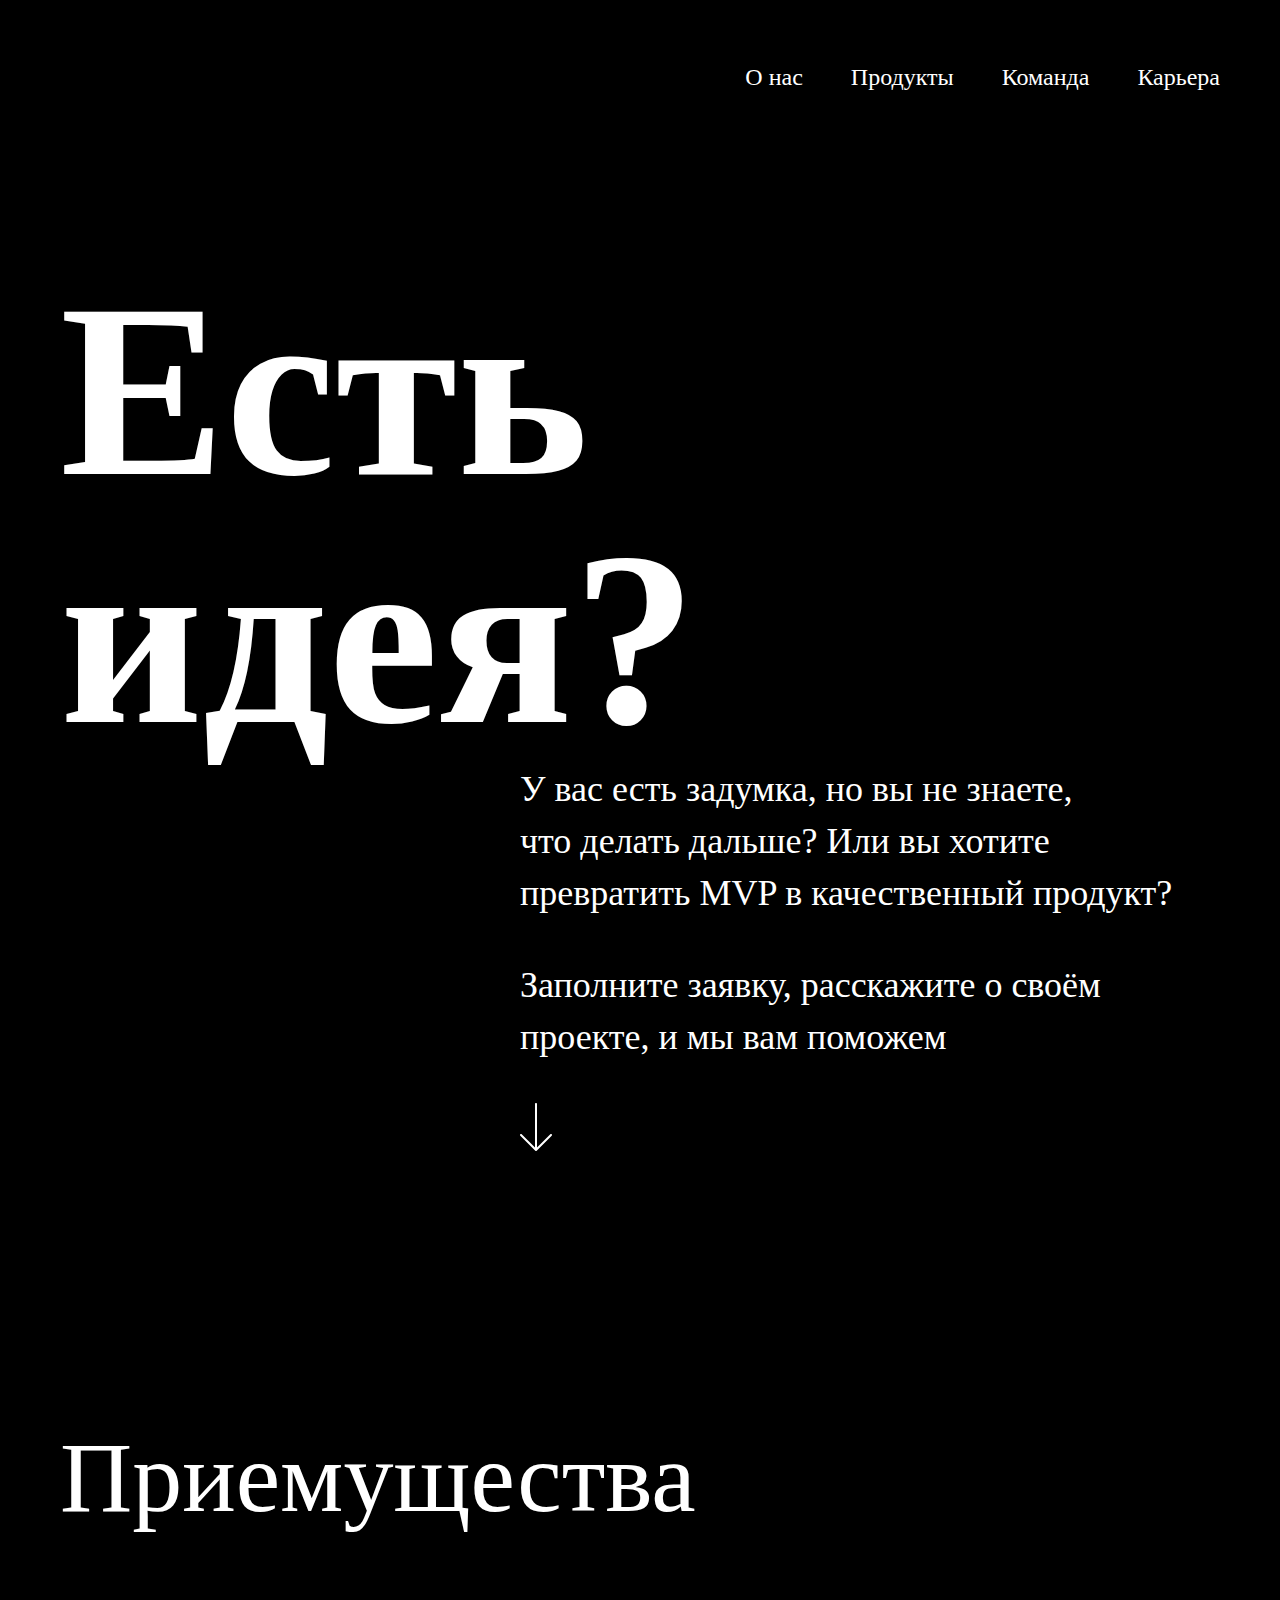
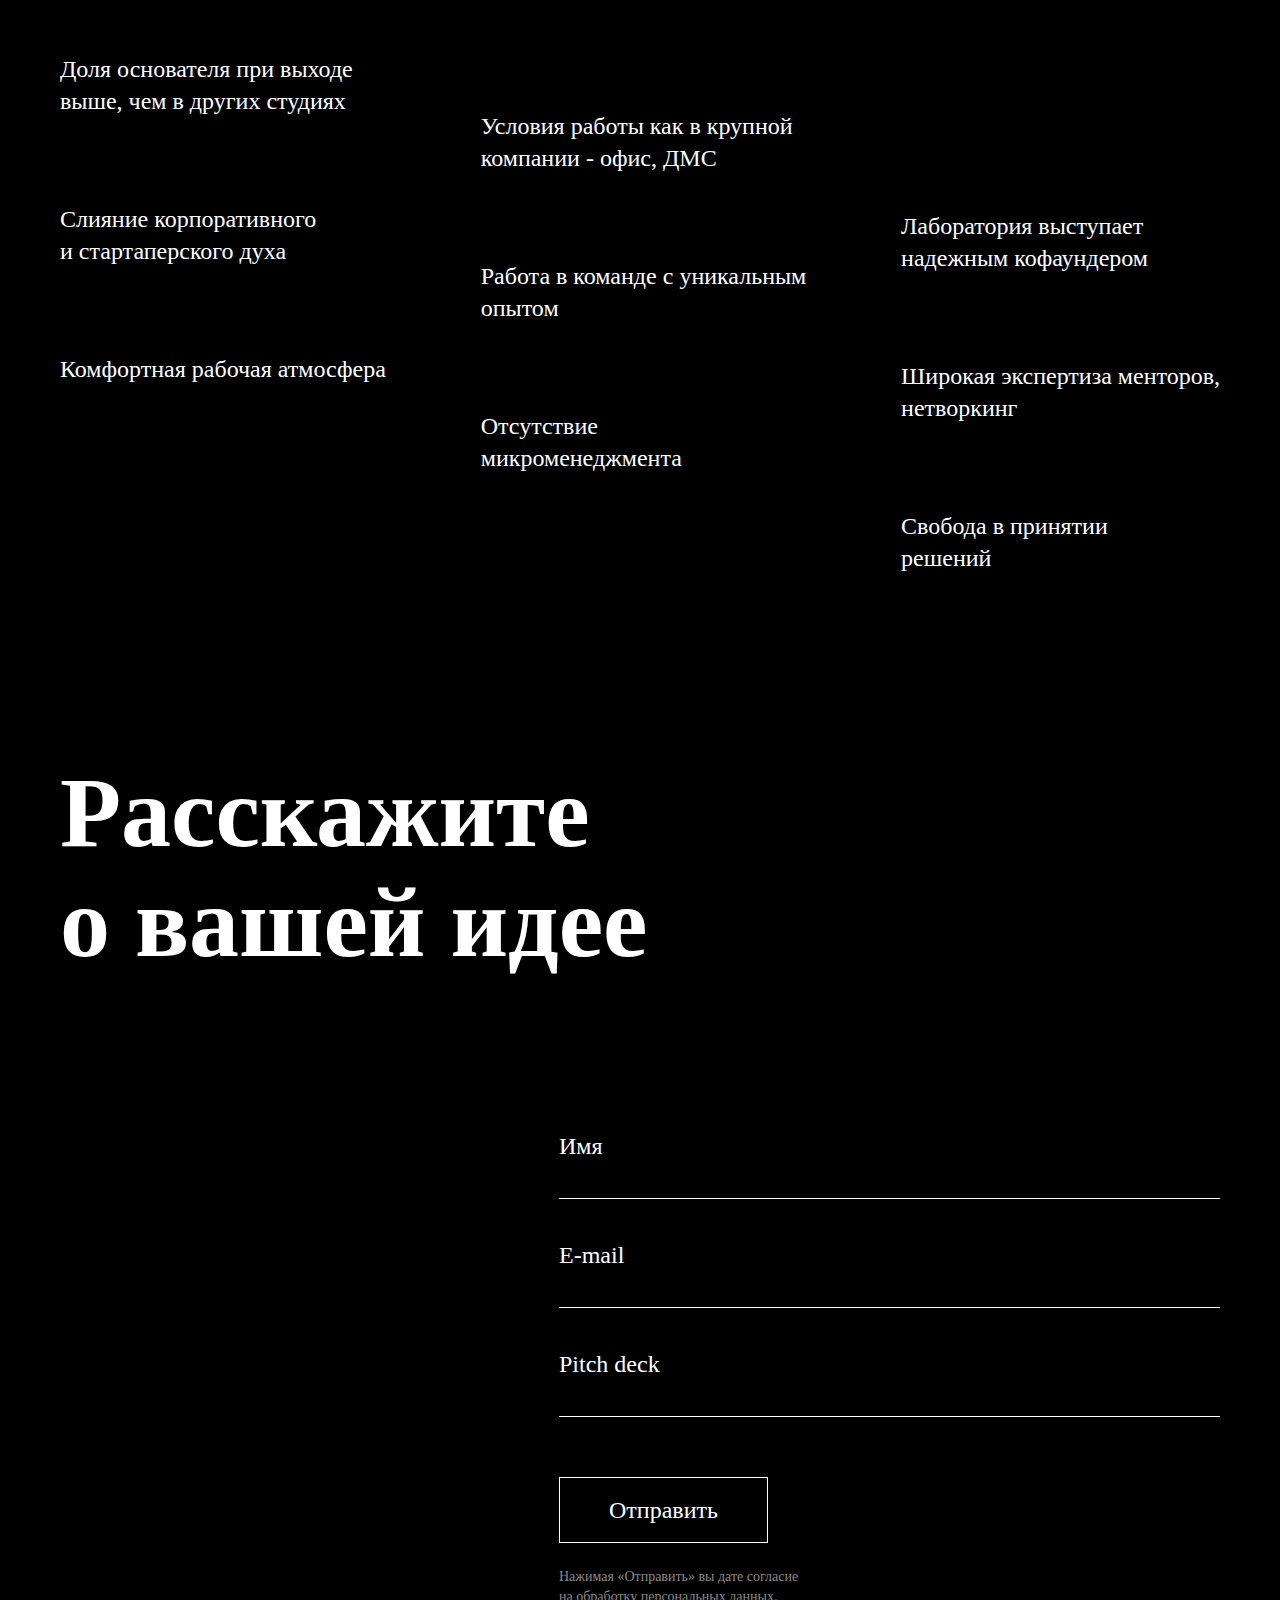
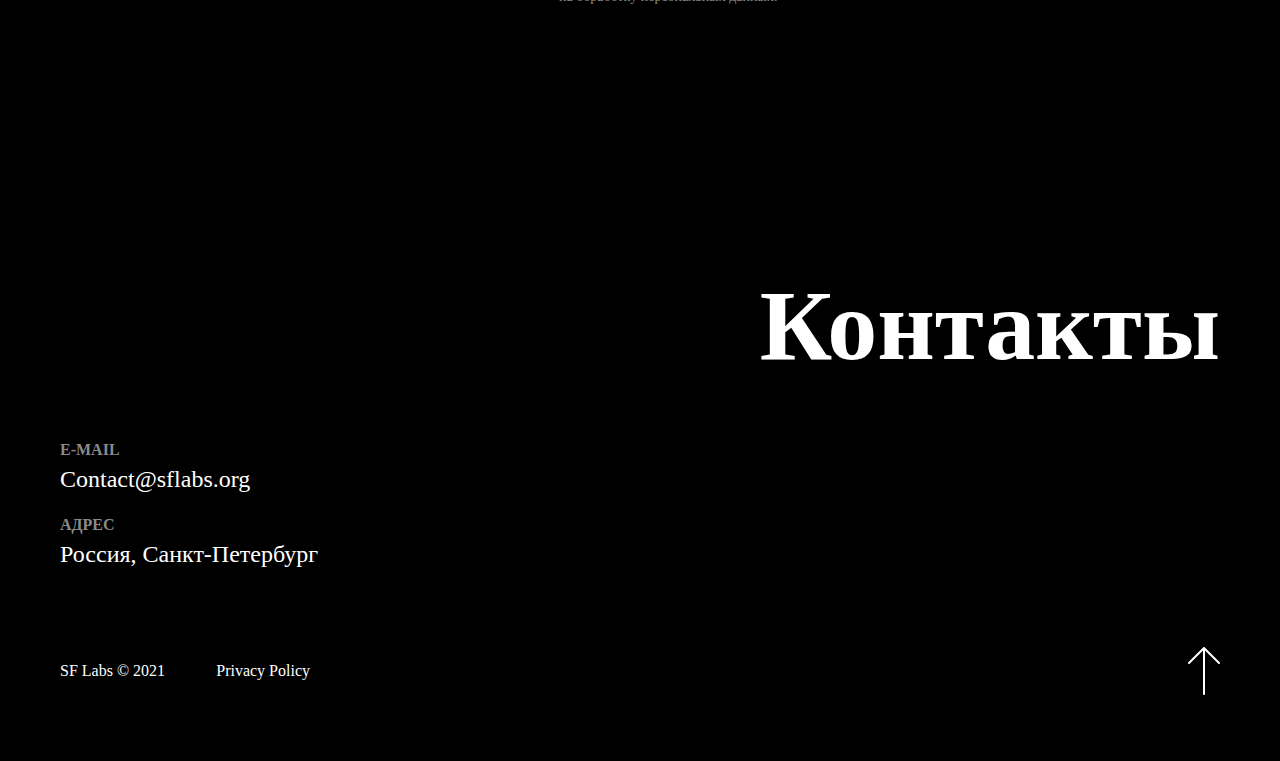
==== commit f009a48c: "Add files via upload" ====
--- a/form.html
+++ b/form.html
@@ -126,7 +126,7 @@
                 <input class="idea__input" type="email"></input>
                 <p class="text idea__place-name">Pitch deck</p>
                 <input class="idea__input -margin" type="text"></input>
-                <button class="btn idea__submit" type="button">Отпарвить</button>
+                <button class="btn idea__submit" type="button">Отправить</button>
                 <p class="text idea-text">
                     Нажимая «Отправить» вы дате согласие <br>
                     на обработку персональных данных.
@@ -150,14 +150,11 @@
     </section>
     <footer class="footer">
         <div class="container -footer">
-            <button class="btn logo">
-                <div class="logo__sf">SF</div>
-                LABS
-            </button>
             <div class="footer__copyright">
                 <p class="text copyright">SF Labs © 2021</p>
                 <a class="text copyright-links" href="#">Privacy Policy</a>
             </div>
+            <a href="#top" class="arrow footer-arrow"></a>
         </div>
     </footer>
     <script type="text/javascript" src="./assets/scripts/main.js"></script>
--- a/assets/styles/contacts.css
+++ b/assets/styles/contacts.css
@@ -14,14 +14,6 @@
 
 .contacts__data {
     margin-bottom: 21px;
-    position: relative;
-}
-
-.contact-arrow {
-    position: absolute;
-    right: 0px;
-    top: 0px;
-    transform: rotate(180deg);
 }
 
 @media screen and (max-width: 950px) {
--- a/assets/styles/footer.css
+++ b/assets/styles/footer.css
@@ -21,6 +21,10 @@
     justify-content: space-between;
 }
 
+.footer-arrow {
+    transform: rotate(180deg);
+}
+
 @media screen and (max-width: 950px) {
     .footer {
         margin-bottom: 40px;
@@ -31,6 +35,10 @@
         width: 100%;        
     }
 
+    .footer-arrow {
+        display: none;
+    }
+
     .footer__copyright, .copyright-links {
         color: var(--gray);
     }
